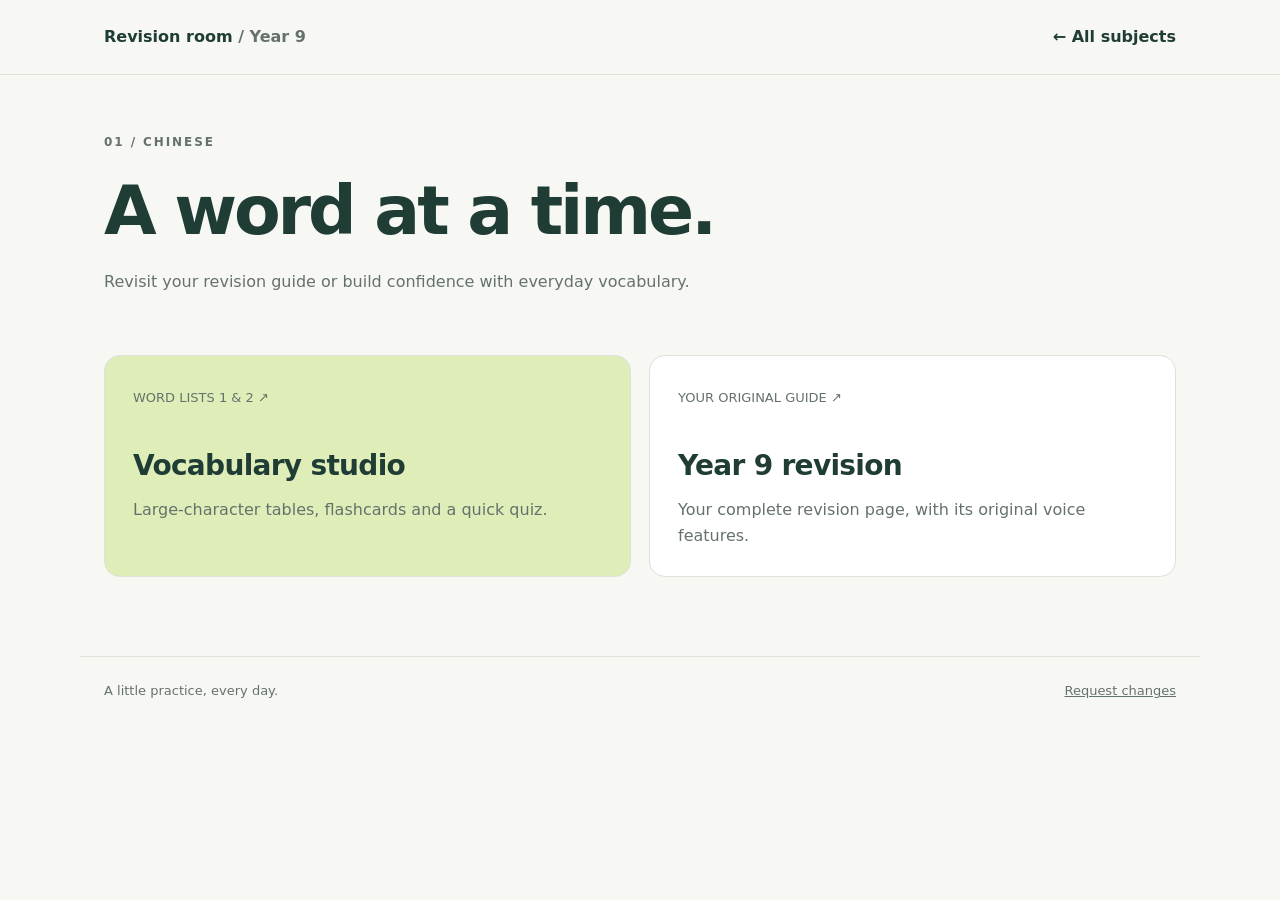
==== chinese/index.html @ ab68d509 "Build static Year 9 revision website Co-Authored-By: Devin AI <158243242+devin-ai-integration[bot]@u" ====
<!doctype html><html lang="en"><head><meta charset="utf-8"><meta name="viewport" content="width=device-width,initial-scale=1"><title>Chinese · Revision room</title><link rel="stylesheet" href="../assets/style.css"></head><body><header><nav><a href="../index.html">Revision room<span class="muted"> / Year 9</span></a><a href="../index.html">← All subjects</a></nav></header><main><div class="intro"><div class="eyebrow">01 / Chinese</div><h1>A word at a time.</h1><p class="muted">Revisit your revision guide or build confidence with everyday vocabulary.</p></div><div class="grid"><a class="tile green" href="words.html"><span class="number">WORD LISTS 1 & 2 ↗</span><h2>Vocabulary studio</h2><p>Large-character tables, flashcards and a quick quiz.</p></a><a class="tile" href="year9-revision.html"><span class="number">YOUR ORIGINAL GUIDE ↗</span><h2>Year 9 revision</h2><p>Your complete revision page, with its original voice features.</p></a></div></main><footer><span>A little practice, every day.</span><a href="https://app.devin.ai/sessions/fb256472ac1244b0b4cfd509e08ee824">Request changes</a></footer></body></html>
---- assets/style.css ----
:root{--ink:#203d35;--muted:#65726b;--paper:#f7f8f3;--line:#dce2d8;--accent:#dfedb9}*{box-sizing:border-box}body{margin:0;background:var(--paper);color:var(--ink);font:16px/1.6 system-ui,sans-serif}a{color:inherit}header{border-bottom:1px solid var(--line)}nav,main,footer{max-width:1120px;margin:auto;padding:24px}nav{display:flex;justify-content:space-between;gap:20px}nav a{text-decoration:none;font-weight:650}.eyebrow{text-transform:uppercase;letter-spacing:.16em;font-size:12px;font-weight:700;color:var(--muted)}h1{font-size:clamp(38px,6vw,68px);letter-spacing:-.045em;line-height:1.08;font-weight:550;margin:22px 0}h2{font-weight:550;letter-spacing:-.025em;font-size:28px}p{max-width:670px}.intro{padding:34px 0 44px}.muted{color:var(--muted)}.grid{display:grid;grid-template-columns:repeat(2,1fr);gap:18px}.tile,.panel{background:white;border:1px solid var(--line);border-radius:16px;padding:28px}.tile{text-decoration:none;display:block;transition:transform .15s}.tile:hover{transform:translateY(-3px)}.tile h2{margin:35px 0 8px}.tile .number{font-size:13px;color:var(--muted)}.tile .arrow{float:right}.tile p{margin:0;color:var(--muted)}.green{background:var(--accent)}footer{margin-top:55px;border-top:1px solid var(--line);display:flex;justify-content:space-between;font-size:13px;color:var(--muted)}button,select,input{font:inherit;color:inherit;border:1px solid #b9c5b9;background:white;border-radius:8px;padding:10px 14px}button{cursor:pointer}button:hover,button[aria-pressed=true]{background:var(--accent)}button:disabled{opacity:.55;cursor:default}button:focus-visible,a:focus-visible,select:focus-visible{outline:3px solid #528b60;outline-offset:3px}.controls{display:flex;gap:12px;flex-wrap:wrap;margin:20px 0}.controls label{display:grid;gap:5px;font-size:13px}.tabs{display:flex;gap:8px;flex-wrap:wrap}.card{min-height:280px;width:100%;display:flex;flex-direction:column;align-items:center;justify-content:center;background:#fff;border-radius:16px;padding:30px}.hanzi{font-size:40px;line-height:1.5}.pinyin{font-size:20px;color:var(--muted)}.card .hanzi{font-size:56px}.card .english{font-size:30px}.badge{background:#edf1e7;border-radius:30px;padding:5px 12px;font-size:12px}.table-wrap{overflow-x:auto}table{width:100%;border-collapse:collapse;text-align:left}th,td{padding:14px;border-bottom:1px solid var(--line)}.notice{border-left:3px solid #9cb47a;padding:14px 20px;background:#eef2e8}section{margin:32px 0}.choices{display:grid;gap:10px;margin:20px 0}.status{min-height:26px;font-weight:600}textarea{width:100%;min-height:100px;font:inherit;border:1px solid var(--line);border-radius:8px;padding:10px}details{margin:15px 0}summary{cursor:pointer} .question{border-top:1px solid var(--line);padding:22px 0}[hidden]{display:none!important}@media(max-width:600px){.grid{grid-template-columns:1fr}nav,main,footer{padding:20px}.intro{padding:20px 0 28px}.tile,.panel{padding:22px}.tile h2{margin-top:20px}footer{gap:20px}.controls label{width:100%}select{width:100%}.hanzi{font-size:40px}th,td{padding:10px}.card{min-height:260px}}
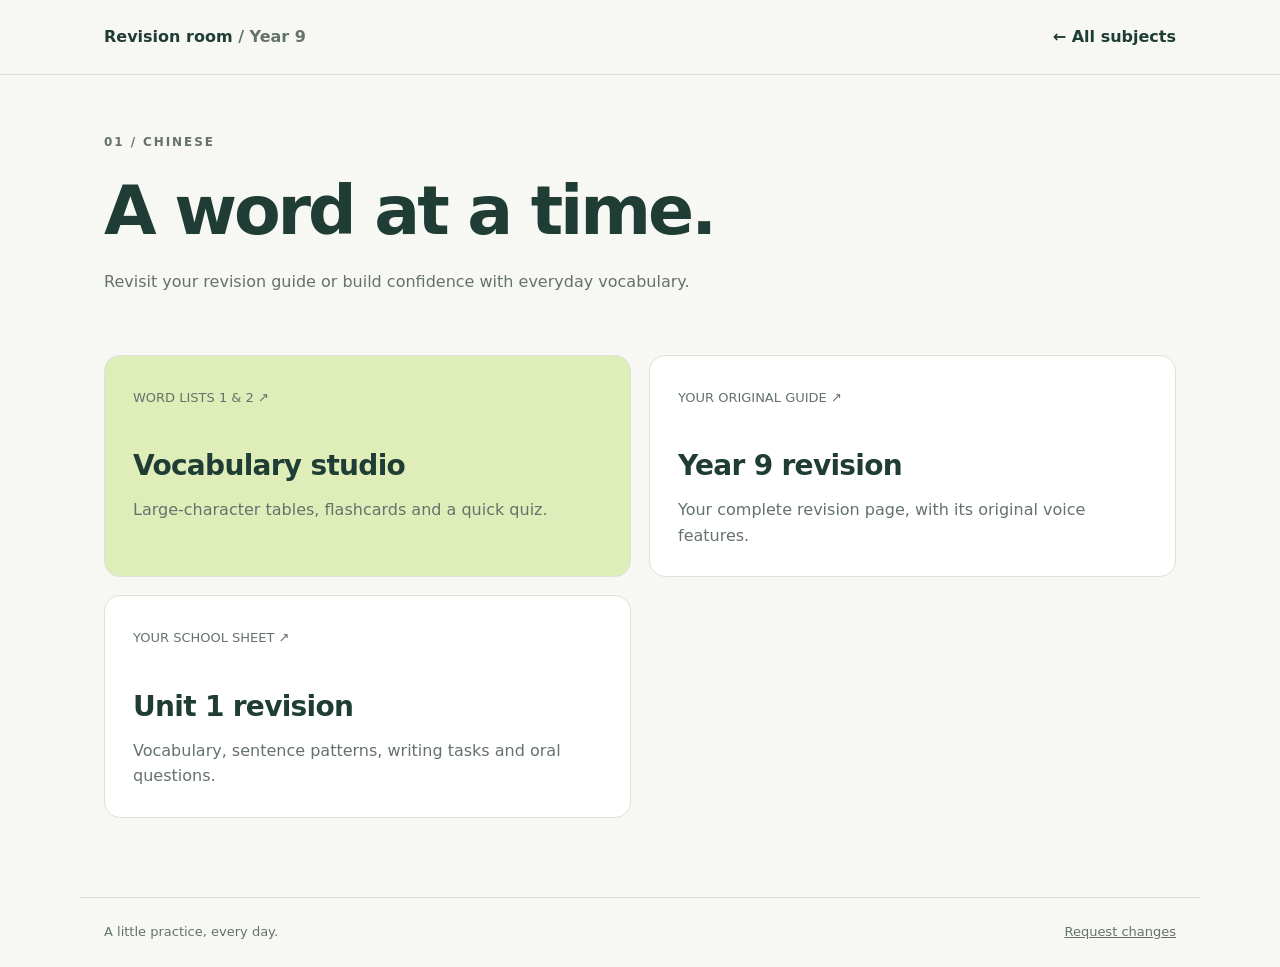
==== commit d9c816f7: "Add source-backed school revision material and multiple practice papers Co-Authored-By: Devin AI <15" ====
--- a/chinese/index.html
+++ b/chinese/index.html
@@ -1 +1 @@
-<!doctype html><html lang="en"><head><meta charset="utf-8"><meta name="viewport" content="width=device-width,initial-scale=1"><title>Chinese · Revision room</title><link rel="stylesheet" href="../assets/style.css"></head><body><header><nav><a href="../index.html">Revision room<span class="muted"> / Year 9</span></a><a href="../index.html">← All subjects</a></nav></header><main><div class="intro"><div class="eyebrow">01 / Chinese</div><h1>A word at a time.</h1><p class="muted">Revisit your revision guide or build confidence with everyday vocabulary.</p></div><div class="grid"><a class="tile green" href="words.html"><span class="number">WORD LISTS 1 & 2 ↗</span><h2>Vocabulary studio</h2><p>Large-character tables, flashcards and a quick quiz.</p></a><a class="tile" href="year9-revision.html"><span class="number">YOUR ORIGINAL GUIDE ↗</span><h2>Year 9 revision</h2><p>Your complete revision page, with its original voice features.</p></a></div></main><footer><span>A little practice, every day.</span><a href="https://app.devin.ai/sessions/fb256472ac1244b0b4cfd509e08ee824">Request changes</a></footer></body></html>
+<!doctype html><html lang="en"><head><meta charset="utf-8"><meta name="viewport" content="width=device-width,initial-scale=1"><title>Chinese · Revision room</title><link rel="stylesheet" href="../assets/style.css"></head><body><header><nav><a href="../index.html">Revision room<span class="muted"> / Year 9</span></a><a href="../index.html">← All subjects</a></nav></header><main><div class="intro"><div class="eyebrow">01 / Chinese</div><h1>A word at a time.</h1><p class="muted">Revisit your revision guide or build confidence with everyday vocabulary.</p></div><div class="grid"><a class="tile green" href="words.html"><span class="number">WORD LISTS 1 & 2 ↗</span><h2>Vocabulary studio</h2><p>Large-character tables, flashcards and a quick quiz.</p></a><a class="tile" href="year9-revision.html"><span class="number">YOUR ORIGINAL GUIDE ↗</span><h2>Year 9 revision</h2><p>Your complete revision page, with its original voice features.</p></a><a class="tile" href="unit-1.html"><span class="number">YOUR SCHOOL SHEET ↗</span><h2>Unit 1 revision</h2><p>Vocabulary, sentence patterns, writing tasks and oral questions.</p></a></div></main><footer><span>A little practice, every day.</span><a href="https://app.devin.ai/sessions/fb256472ac1244b0b4cfd509e08ee824">Request changes</a></footer></body></html>
--- a/assets/style.css
+++ b/assets/style.css
@@ -1 +1,2 @@
 :root{--ink:#203d35;--muted:#65726b;--paper:#f7f8f3;--line:#dce2d8;--accent:#dfedb9}*{box-sizing:border-box}body{margin:0;background:var(--paper);color:var(--ink);font:16px/1.6 system-ui,sans-serif}a{color:inherit}header{border-bottom:1px solid var(--line)}nav,main,footer{max-width:1120px;margin:auto;padding:24px}nav{display:flex;justify-content:space-between;gap:20px}nav a{text-decoration:none;font-weight:650}.eyebrow{text-transform:uppercase;letter-spacing:.16em;font-size:12px;font-weight:700;color:var(--muted)}h1{font-size:clamp(38px,6vw,68px);letter-spacing:-.045em;line-height:1.08;font-weight:550;margin:22px 0}h2{font-weight:550;letter-spacing:-.025em;font-size:28px}p{max-width:670px}.intro{padding:34px 0 44px}.muted{color:var(--muted)}.grid{display:grid;grid-template-columns:repeat(2,1fr);gap:18px}.tile,.panel{background:white;border:1px solid var(--line);border-radius:16px;padding:28px}.tile{text-decoration:none;display:block;transition:transform .15s}.tile:hover{transform:translateY(-3px)}.tile h2{margin:35px 0 8px}.tile .number{font-size:13px;color:var(--muted)}.tile .arrow{float:right}.tile p{margin:0;color:var(--muted)}.green{background:var(--accent)}footer{margin-top:55px;border-top:1px solid var(--line);display:flex;justify-content:space-between;font-size:13px;color:var(--muted)}button,select,input{font:inherit;color:inherit;border:1px solid #b9c5b9;background:white;border-radius:8px;padding:10px 14px}button{cursor:pointer}button:hover,button[aria-pressed=true]{background:var(--accent)}button:disabled{opacity:.55;cursor:default}button:focus-visible,a:focus-visible,select:focus-visible{outline:3px solid #528b60;outline-offset:3px}.controls{display:flex;gap:12px;flex-wrap:wrap;margin:20px 0}.controls label{display:grid;gap:5px;font-size:13px}.tabs{display:flex;gap:8px;flex-wrap:wrap}.card{min-height:280px;width:100%;display:flex;flex-direction:column;align-items:center;justify-content:center;background:#fff;border-radius:16px;padding:30px}.hanzi{font-size:40px;line-height:1.5}.pinyin{font-size:20px;color:var(--muted)}.card .hanzi{font-size:56px}.card .english{font-size:30px}.badge{background:#edf1e7;border-radius:30px;padding:5px 12px;font-size:12px}.table-wrap{overflow-x:auto}table{width:100%;border-collapse:collapse;text-align:left}th,td{padding:14px;border-bottom:1px solid var(--line)}.notice{border-left:3px solid #9cb47a;padding:14px 20px;background:#eef2e8}section{margin:32px 0}.choices{display:grid;gap:10px;margin:20px 0}.status{min-height:26px;font-weight:600}textarea{width:100%;min-height:100px;font:inherit;border:1px solid var(--line);border-radius:8px;padding:10px}details{margin:15px 0}summary{cursor:pointer} .question{border-top:1px solid var(--line);padding:22px 0}[hidden]{display:none!important}@media(max-width:600px){.grid{grid-template-columns:1fr}nav,main,footer{padding:20px}.intro{padding:20px 0 28px}.tile,.panel{padding:22px}.tile h2{margin-top:20px}footer{gap:20px}.controls label{width:100%}select{width:100%}.hanzi{font-size:40px}th,td{padding:10px}.card{min-height:260px}}
+.source{font-size:12px;overflow-wrap:anywhere}.note{margin:12px 0}.note>summary{font-size:19px;font-weight:600}.card{white-space:pre-wrap;overflow-wrap:anywhere}.essay-picker,#exam-picker{max-width:100%;white-space:normal}input[type=number]{width:90px}.question h4{font-size:18px}section{scroll-margin-top:20px}.controls a{padding:8px 0}li{margin-left:20px}.note p{white-space:pre-line}#subject>p{max-width:900px}
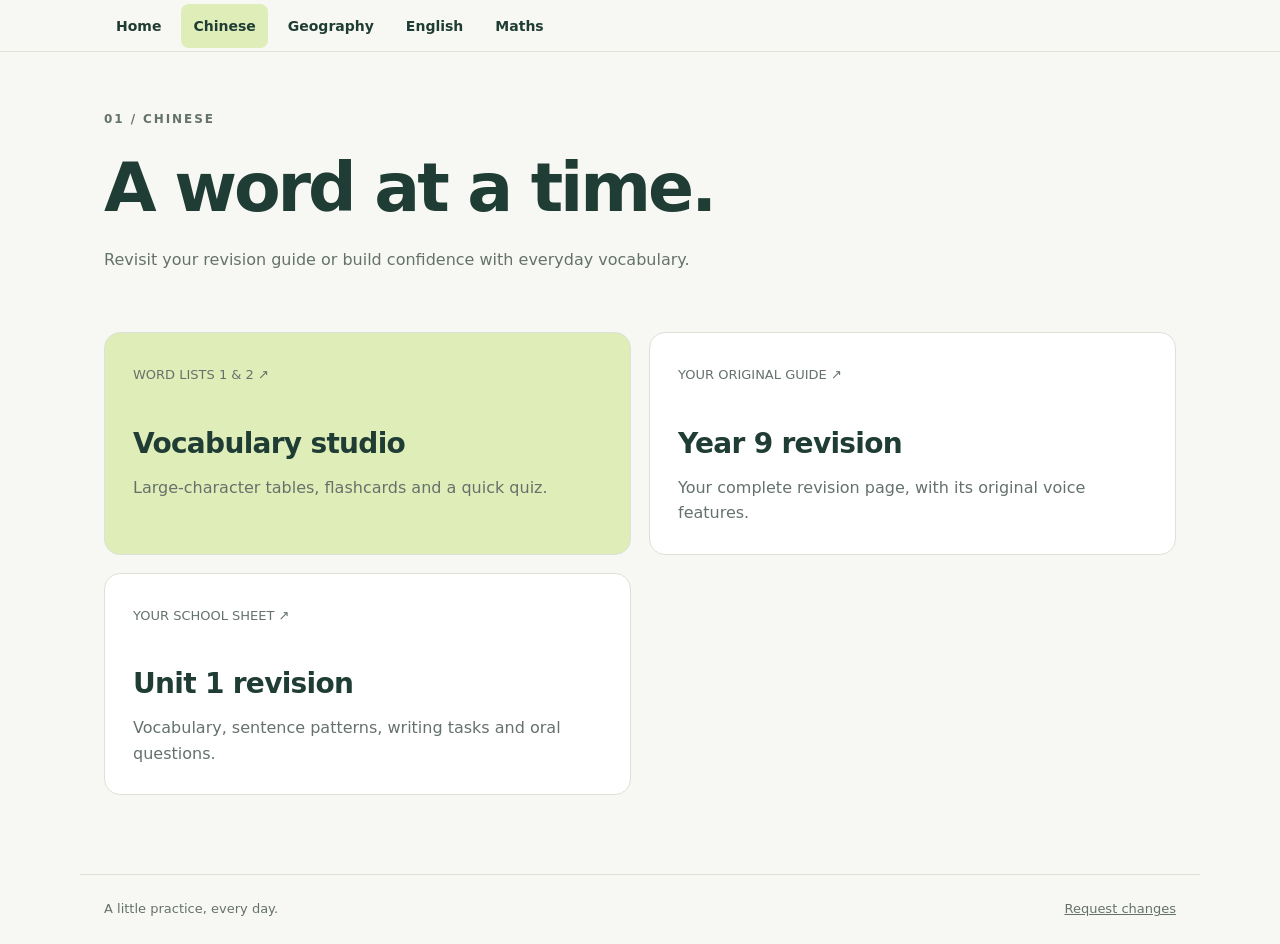
==== commit 40132b27: "Keep subject navigation visible while studying Co-Authored-By: Devin AI <158243242+devin-ai-integrat" ====
--- a/chinese/index.html
+++ b/chinese/index.html
@@ -1 +1,11 @@
-<!doctype html><html lang="en"><head><meta charset="utf-8"><meta name="viewport" content="width=device-width,initial-scale=1"><title>Chinese · Revision room</title><link rel="stylesheet" href="../assets/style.css"></head><body><header><nav><a href="../index.html">Revision room<span class="muted"> / Year 9</span></a><a href="../index.html">← All subjects</a></nav></header><main><div class="intro"><div class="eyebrow">01 / Chinese</div><h1>A word at a time.</h1><p class="muted">Revisit your revision guide or build confidence with everyday vocabulary.</p></div><div class="grid"><a class="tile green" href="words.html"><span class="number">WORD LISTS 1 & 2 ↗</span><h2>Vocabulary studio</h2><p>Large-character tables, flashcards and a quick quiz.</p></a><a class="tile" href="year9-revision.html"><span class="number">YOUR ORIGINAL GUIDE ↗</span><h2>Year 9 revision</h2><p>Your complete revision page, with its original voice features.</p></a><a class="tile" href="unit-1.html"><span class="number">YOUR SCHOOL SHEET ↗</span><h2>Unit 1 revision</h2><p>Vocabulary, sentence patterns, writing tasks and oral questions.</p></a></div></main><footer><span>A little practice, every day.</span><a href="https://app.devin.ai/sessions/fb256472ac1244b0b4cfd509e08ee824">Request changes</a></footer></body></html>
+<!doctype html><html lang="en"><head><meta charset="utf-8"><meta name="viewport" content="width=device-width,initial-scale=1"><title>Chinese · Revision room</title><link rel="stylesheet" href="../assets/style.css"><link rel="stylesheet" href="../assets/navigation.css"></head><body>
+<nav class="site-nav" aria-label="Subjects">
+  <div class="site-nav-links">
+    <a href="../">Home</a>
+    <a href="../chinese/" aria-current="page">Chinese</a>
+    <a href="../geography/">Geography</a>
+    <a href="../english/">English</a>
+    <a href="../maths/">Maths</a>
+  </div>
+</nav>
+<main><div class="intro"><div class="eyebrow">01 / Chinese</div><h1>A word at a time.</h1><p class="muted">Revisit your revision guide or build confidence with everyday vocabulary.</p></div><div class="grid"><a class="tile green" href="words.html"><span class="number">WORD LISTS 1 & 2 ↗</span><h2>Vocabulary studio</h2><p>Large-character tables, flashcards and a quick quiz.</p></a><a class="tile" href="year9-revision.html"><span class="number">YOUR ORIGINAL GUIDE ↗</span><h2>Year 9 revision</h2><p>Your complete revision page, with its original voice features.</p></a><a class="tile" href="unit-1.html"><span class="number">YOUR SCHOOL SHEET ↗</span><h2>Unit 1 revision</h2><p>Vocabulary, sentence patterns, writing tasks and oral questions.</p></a></div></main><footer><span>A little practice, every day.</span><a href="https://app.devin.ai/sessions/fb256472ac1244b0b4cfd509e08ee824">Request changes</a></footer></body></html>
--- a/assets/style.css
+++ b/assets/style.css
@@ -1,2 +1,2 @@
-:root{--ink:#203d35;--muted:#65726b;--paper:#f7f8f3;--line:#dce2d8;--accent:#dfedb9}*{box-sizing:border-box}body{margin:0;background:var(--paper);color:var(--ink);font:16px/1.6 system-ui,sans-serif}a{color:inherit}header{border-bottom:1px solid var(--line)}nav,main,footer{max-width:1120px;margin:auto;padding:24px}nav{display:flex;justify-content:space-between;gap:20px}nav a{text-decoration:none;font-weight:650}.eyebrow{text-transform:uppercase;letter-spacing:.16em;font-size:12px;font-weight:700;color:var(--muted)}h1{font-size:clamp(38px,6vw,68px);letter-spacing:-.045em;line-height:1.08;font-weight:550;margin:22px 0}h2{font-weight:550;letter-spacing:-.025em;font-size:28px}p{max-width:670px}.intro{padding:34px 0 44px}.muted{color:var(--muted)}.grid{display:grid;grid-template-columns:repeat(2,1fr);gap:18px}.tile,.panel{background:white;border:1px solid var(--line);border-radius:16px;padding:28px}.tile{text-decoration:none;display:block;transition:transform .15s}.tile:hover{transform:translateY(-3px)}.tile h2{margin:35px 0 8px}.tile .number{font-size:13px;color:var(--muted)}.tile .arrow{float:right}.tile p{margin:0;color:var(--muted)}.green{background:var(--accent)}footer{margin-top:55px;border-top:1px solid var(--line);display:flex;justify-content:space-between;font-size:13px;color:var(--muted)}button,select,input{font:inherit;color:inherit;border:1px solid #b9c5b9;background:white;border-radius:8px;padding:10px 14px}button{cursor:pointer}button:hover,button[aria-pressed=true]{background:var(--accent)}button:disabled{opacity:.55;cursor:default}button:focus-visible,a:focus-visible,select:focus-visible{outline:3px solid #528b60;outline-offset:3px}.controls{display:flex;gap:12px;flex-wrap:wrap;margin:20px 0}.controls label{display:grid;gap:5px;font-size:13px}.tabs{display:flex;gap:8px;flex-wrap:wrap}.card{min-height:280px;width:100%;display:flex;flex-direction:column;align-items:center;justify-content:center;background:#fff;border-radius:16px;padding:30px}.hanzi{font-size:40px;line-height:1.5}.pinyin{font-size:20px;color:var(--muted)}.card .hanzi{font-size:56px}.card .english{font-size:30px}.badge{background:#edf1e7;border-radius:30px;padding:5px 12px;font-size:12px}.table-wrap{overflow-x:auto}table{width:100%;border-collapse:collapse;text-align:left}th,td{padding:14px;border-bottom:1px solid var(--line)}.notice{border-left:3px solid #9cb47a;padding:14px 20px;background:#eef2e8}section{margin:32px 0}.choices{display:grid;gap:10px;margin:20px 0}.status{min-height:26px;font-weight:600}textarea{width:100%;min-height:100px;font:inherit;border:1px solid var(--line);border-radius:8px;padding:10px}details{margin:15px 0}summary{cursor:pointer} .question{border-top:1px solid var(--line);padding:22px 0}[hidden]{display:none!important}@media(max-width:600px){.grid{grid-template-columns:1fr}nav,main,footer{padding:20px}.intro{padding:20px 0 28px}.tile,.panel{padding:22px}.tile h2{margin-top:20px}footer{gap:20px}.controls label{width:100%}select{width:100%}.hanzi{font-size:40px}th,td{padding:10px}.card{min-height:260px}}
+:root{--ink:#203d35;--muted:#65726b;--paper:#f7f8f3;--line:#dce2d8;--accent:#dfedb9}*{box-sizing:border-box}body{margin:0;background:var(--paper);color:var(--ink);font:16px/1.6 system-ui,sans-serif}a{color:inherit}main,footer{max-width:1120px;margin:auto;padding:24px}.eyebrow{text-transform:uppercase;letter-spacing:.16em;font-size:12px;font-weight:700;color:var(--muted)}h1{font-size:clamp(38px,6vw,68px);letter-spacing:-.045em;line-height:1.08;font-weight:550;margin:22px 0}h2{font-weight:550;letter-spacing:-.025em;font-size:28px}p{max-width:670px}.intro{padding:34px 0 44px}.muted{color:var(--muted)}.grid{display:grid;grid-template-columns:repeat(2,1fr);gap:18px}.tile,.panel{background:white;border:1px solid var(--line);border-radius:16px;padding:28px}.tile{text-decoration:none;display:block;transition:transform .15s}.tile:hover{transform:translateY(-3px)}.tile h2{margin:35px 0 8px}.tile .number{font-size:13px;color:var(--muted)}.tile .arrow{float:right}.tile p{margin:0;color:var(--muted)}.green{background:var(--accent)}footer{margin-top:55px;border-top:1px solid var(--line);display:flex;justify-content:space-between;font-size:13px;color:var(--muted)}button,select,input{font:inherit;color:inherit;border:1px solid #b9c5b9;background:white;border-radius:8px;padding:10px 14px}button{cursor:pointer}button:hover,button[aria-pressed=true]{background:var(--accent)}button:disabled{opacity:.55;cursor:default}button:focus-visible,a:focus-visible,select:focus-visible{outline:3px solid #528b60;outline-offset:3px}.controls{display:flex;gap:12px;flex-wrap:wrap;margin:20px 0}.controls label{display:grid;gap:5px;font-size:13px}.tabs{display:flex;gap:8px;flex-wrap:wrap}.card{min-height:280px;width:100%;display:flex;flex-direction:column;align-items:center;justify-content:center;background:#fff;border-radius:16px;padding:30px}.hanzi{font-size:40px;line-height:1.5}.pinyin{font-size:20px;color:var(--muted)}.card .hanzi{font-size:56px}.card .english{font-size:30px}.badge{background:#edf1e7;border-radius:30px;padding:5px 12px;font-size:12px}.table-wrap{overflow-x:auto}table{width:100%;border-collapse:collapse;text-align:left}th,td{padding:14px;border-bottom:1px solid var(--line)}.notice{border-left:3px solid #9cb47a;padding:14px 20px;background:#eef2e8}section{margin:32px 0}.choices{display:grid;gap:10px;margin:20px 0}.status{min-height:26px;font-weight:600}textarea{width:100%;min-height:100px;font:inherit;border:1px solid var(--line);border-radius:8px;padding:10px}details{margin:15px 0}summary{cursor:pointer} .question{border-top:1px solid var(--line);padding:22px 0}[hidden]{display:none!important}@media(max-width:600px){.grid{grid-template-columns:1fr}main,footer{padding:20px}.intro{padding:20px 0 28px}.tile,.panel{padding:22px}.tile h2{margin-top:20px}footer{gap:20px}.controls label{width:100%}select{width:100%}.hanzi{font-size:40px}th,td{padding:10px}.card{min-height:260px}}
 .source{font-size:12px;overflow-wrap:anywhere}.note{margin:12px 0}.note>summary{font-size:19px;font-weight:600}.card{white-space:pre-wrap;overflow-wrap:anywhere}.essay-picker,#exam-picker{max-width:100%;white-space:normal}input[type=number]{width:90px}.question h4{font-size:18px}section{scroll-margin-top:20px}.controls a{padding:8px 0}li{margin-left:20px}.note p{white-space:pre-line}#subject>p{max-width:900px}
--- a/assets/navigation.css
+++ b/assets/navigation.css
@@ -0,0 +1,64 @@
+:root {
+  --site-nav-height: 3.25rem;
+  scroll-padding-top: var(--site-nav-height);
+}
+
+.site-nav {
+  position: sticky;
+  top: 0;
+  z-index: 10;
+  background: #f7f8f3;
+  color: #203d35;
+  box-shadow: inset 0 -1px #dce2d8;
+}
+
+.site-nav-links {
+  display: flex;
+  gap: .5rem;
+  max-width: 1120px;
+  margin: auto;
+  padding: .25rem 1.5rem;
+  overflow-x: auto;
+}
+
+.site-nav-links a {
+  display: flex;
+  align-items: center;
+  justify-content: center;
+  min-inline-size: 2.75rem;
+  min-block-size: 2.75rem;
+  padding: 0 .75rem;
+  border-radius: .5rem;
+  color: inherit;
+  font-size: .875rem;
+  font-weight: 650;
+  text-decoration: none;
+  white-space: nowrap;
+}
+
+.site-nav-links a:hover,
+.site-nav-links a[aria-current] {
+  background: #dfedb9;
+}
+
+.site-nav-links a:focus-visible {
+  outline: 2px solid #528b60;
+  outline-offset: -2px;
+}
+
+@media (max-width: 600px) {
+  .site-nav-links {
+    justify-content: space-between;
+    gap: 0;
+    padding-inline: .25rem;
+  }
+
+  .site-nav-links a {
+    flex: 1 0 auto;
+    padding-inline: .25rem;
+  }
+}
+
+@media print {
+  .site-nav { display: none; }
+}
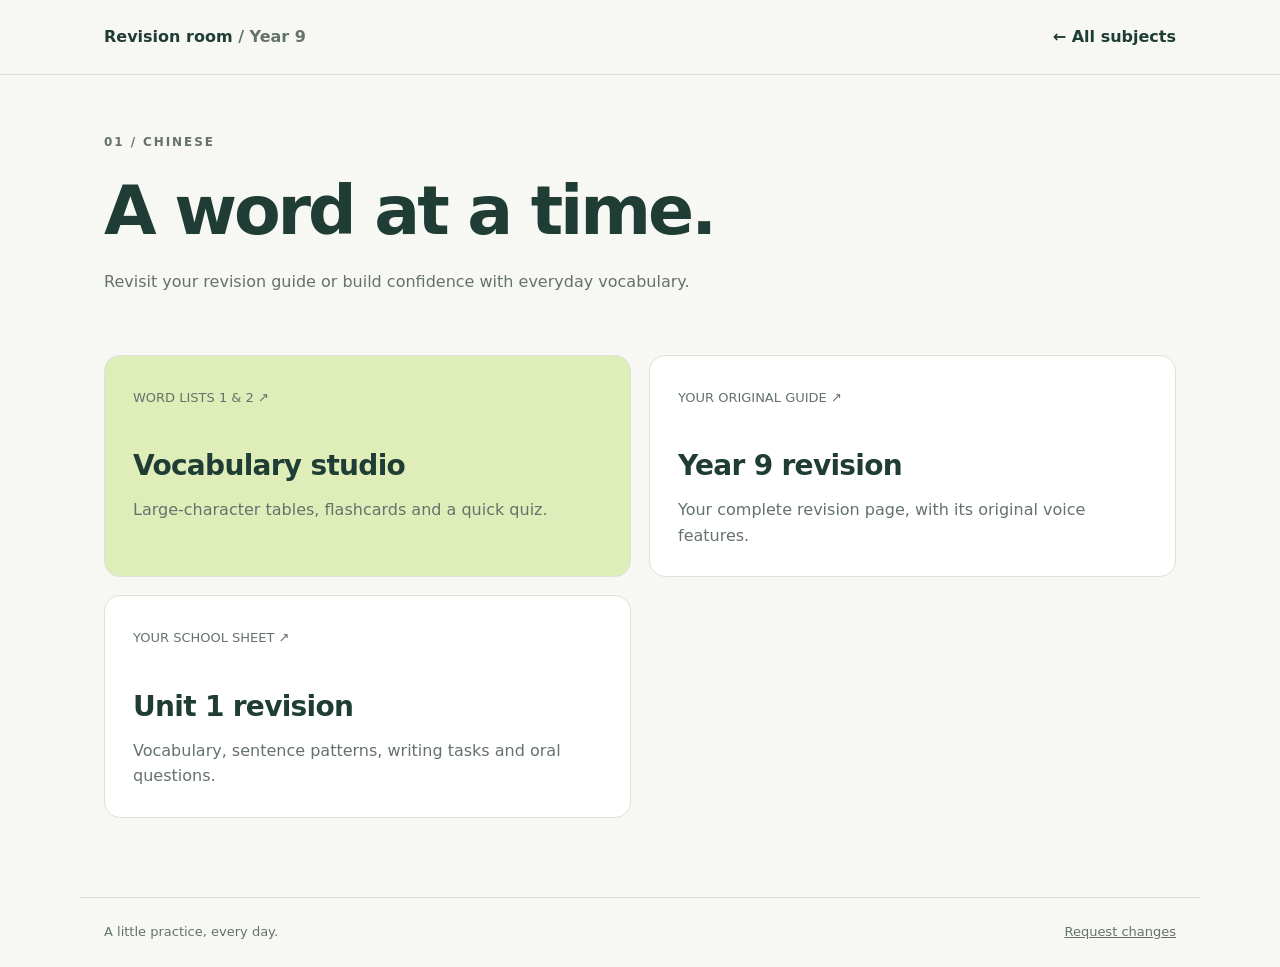
==== commit 031af0ef: "Merge pull request #1 from quollcucumber/devin/1794982000-school-material Year 9 revision website: C" ====
--- a/chinese/index.html
+++ b/chinese/index.html
@@ -1,11 +1 @@
-<!doctype html><html lang="en"><head><meta charset="utf-8"><meta name="viewport" content="width=device-width,initial-scale=1"><title>Chinese · Revision room</title><link rel="stylesheet" href="../assets/style.css"><link rel="stylesheet" href="../assets/navigation.css"></head><body>
-<nav class="site-nav" aria-label="Subjects">
-  <div class="site-nav-links">
-    <a href="../">Home</a>
-    <a href="../chinese/" aria-current="page">Chinese</a>
-    <a href="../geography/">Geography</a>
-    <a href="../english/">English</a>
-    <a href="../maths/">Maths</a>
-  </div>
-</nav>
-<main><div class="intro"><div class="eyebrow">01 / Chinese</div><h1>A word at a time.</h1><p class="muted">Revisit your revision guide or build confidence with everyday vocabulary.</p></div><div class="grid"><a class="tile green" href="words.html"><span class="number">WORD LISTS 1 & 2 ↗</span><h2>Vocabulary studio</h2><p>Large-character tables, flashcards and a quick quiz.</p></a><a class="tile" href="year9-revision.html"><span class="number">YOUR ORIGINAL GUIDE ↗</span><h2>Year 9 revision</h2><p>Your complete revision page, with its original voice features.</p></a><a class="tile" href="unit-1.html"><span class="number">YOUR SCHOOL SHEET ↗</span><h2>Unit 1 revision</h2><p>Vocabulary, sentence patterns, writing tasks and oral questions.</p></a></div></main><footer><span>A little practice, every day.</span><a href="https://app.devin.ai/sessions/fb256472ac1244b0b4cfd509e08ee824">Request changes</a></footer></body></html>
+<!doctype html><html lang="en"><head><meta charset="utf-8"><meta name="viewport" content="width=device-width,initial-scale=1"><title>Chinese · Revision room</title><link rel="stylesheet" href="../assets/style.css"></head><body><header><nav><a href="../index.html">Revision room<span class="muted"> / Year 9</span></a><a href="../index.html">← All subjects</a></nav></header><main><div class="intro"><div class="eyebrow">01 / Chinese</div><h1>A word at a time.</h1><p class="muted">Revisit your revision guide or build confidence with everyday vocabulary.</p></div><div class="grid"><a class="tile green" href="words.html"><span class="number">WORD LISTS 1 & 2 ↗</span><h2>Vocabulary studio</h2><p>Large-character tables, flashcards and a quick quiz.</p></a><a class="tile" href="year9-revision.html"><span class="number">YOUR ORIGINAL GUIDE ↗</span><h2>Year 9 revision</h2><p>Your complete revision page, with its original voice features.</p></a><a class="tile" href="unit-1.html"><span class="number">YOUR SCHOOL SHEET ↗</span><h2>Unit 1 revision</h2><p>Vocabulary, sentence patterns, writing tasks and oral questions.</p></a></div></main><footer><span>A little practice, every day.</span><a href="https://app.devin.ai/sessions/fb256472ac1244b0b4cfd509e08ee824">Request changes</a></footer></body></html>
--- a/assets/style.css
+++ b/assets/style.css
@@ -1,2 +1,2 @@
-:root{--ink:#203d35;--muted:#65726b;--paper:#f7f8f3;--line:#dce2d8;--accent:#dfedb9}*{box-sizing:border-box}body{margin:0;background:var(--paper);color:var(--ink);font:16px/1.6 system-ui,sans-serif}a{color:inherit}main,footer{max-width:1120px;margin:auto;padding:24px}.eyebrow{text-transform:uppercase;letter-spacing:.16em;font-size:12px;font-weight:700;color:var(--muted)}h1{font-size:clamp(38px,6vw,68px);letter-spacing:-.045em;line-height:1.08;font-weight:550;margin:22px 0}h2{font-weight:550;letter-spacing:-.025em;font-size:28px}p{max-width:670px}.intro{padding:34px 0 44px}.muted{color:var(--muted)}.grid{display:grid;grid-template-columns:repeat(2,1fr);gap:18px}.tile,.panel{background:white;border:1px solid var(--line);border-radius:16px;padding:28px}.tile{text-decoration:none;display:block;transition:transform .15s}.tile:hover{transform:translateY(-3px)}.tile h2{margin:35px 0 8px}.tile .number{font-size:13px;color:var(--muted)}.tile .arrow{float:right}.tile p{margin:0;color:var(--muted)}.green{background:var(--accent)}footer{margin-top:55px;border-top:1px solid var(--line);display:flex;justify-content:space-between;font-size:13px;color:var(--muted)}button,select,input{font:inherit;color:inherit;border:1px solid #b9c5b9;background:white;border-radius:8px;padding:10px 14px}button{cursor:pointer}button:hover,button[aria-pressed=true]{background:var(--accent)}button:disabled{opacity:.55;cursor:default}button:focus-visible,a:focus-visible,select:focus-visible{outline:3px solid #528b60;outline-offset:3px}.controls{display:flex;gap:12px;flex-wrap:wrap;margin:20px 0}.controls label{display:grid;gap:5px;font-size:13px}.tabs{display:flex;gap:8px;flex-wrap:wrap}.card{min-height:280px;width:100%;display:flex;flex-direction:column;align-items:center;justify-content:center;background:#fff;border-radius:16px;padding:30px}.hanzi{font-size:40px;line-height:1.5}.pinyin{font-size:20px;color:var(--muted)}.card .hanzi{font-size:56px}.card .english{font-size:30px}.badge{background:#edf1e7;border-radius:30px;padding:5px 12px;font-size:12px}.table-wrap{overflow-x:auto}table{width:100%;border-collapse:collapse;text-align:left}th,td{padding:14px;border-bottom:1px solid var(--line)}.notice{border-left:3px solid #9cb47a;padding:14px 20px;background:#eef2e8}section{margin:32px 0}.choices{display:grid;gap:10px;margin:20px 0}.status{min-height:26px;font-weight:600}textarea{width:100%;min-height:100px;font:inherit;border:1px solid var(--line);border-radius:8px;padding:10px}details{margin:15px 0}summary{cursor:pointer} .question{border-top:1px solid var(--line);padding:22px 0}[hidden]{display:none!important}@media(max-width:600px){.grid{grid-template-columns:1fr}main,footer{padding:20px}.intro{padding:20px 0 28px}.tile,.panel{padding:22px}.tile h2{margin-top:20px}footer{gap:20px}.controls label{width:100%}select{width:100%}.hanzi{font-size:40px}th,td{padding:10px}.card{min-height:260px}}
+:root{--ink:#203d35;--muted:#65726b;--paper:#f7f8f3;--line:#dce2d8;--accent:#dfedb9}*{box-sizing:border-box}body{margin:0;background:var(--paper);color:var(--ink);font:16px/1.6 system-ui,sans-serif}a{color:inherit}header{border-bottom:1px solid var(--line)}nav,main,footer{max-width:1120px;margin:auto;padding:24px}nav{display:flex;justify-content:space-between;gap:20px}nav a{text-decoration:none;font-weight:650}.eyebrow{text-transform:uppercase;letter-spacing:.16em;font-size:12px;font-weight:700;color:var(--muted)}h1{font-size:clamp(38px,6vw,68px);letter-spacing:-.045em;line-height:1.08;font-weight:550;margin:22px 0}h2{font-weight:550;letter-spacing:-.025em;font-size:28px}p{max-width:670px}.intro{padding:34px 0 44px}.muted{color:var(--muted)}.grid{display:grid;grid-template-columns:repeat(2,1fr);gap:18px}.tile,.panel{background:white;border:1px solid var(--line);border-radius:16px;padding:28px}.tile{text-decoration:none;display:block;transition:transform .15s}.tile:hover{transform:translateY(-3px)}.tile h2{margin:35px 0 8px}.tile .number{font-size:13px;color:var(--muted)}.tile .arrow{float:right}.tile p{margin:0;color:var(--muted)}.green{background:var(--accent)}footer{margin-top:55px;border-top:1px solid var(--line);display:flex;justify-content:space-between;font-size:13px;color:var(--muted)}button,select,input{font:inherit;color:inherit;border:1px solid #b9c5b9;background:white;border-radius:8px;padding:10px 14px}button{cursor:pointer}button:hover,button[aria-pressed=true]{background:var(--accent)}button:disabled{opacity:.55;cursor:default}button:focus-visible,a:focus-visible,select:focus-visible{outline:3px solid #528b60;outline-offset:3px}.controls{display:flex;gap:12px;flex-wrap:wrap;margin:20px 0}.controls label{display:grid;gap:5px;font-size:13px}.tabs{display:flex;gap:8px;flex-wrap:wrap}.card{min-height:280px;width:100%;display:flex;flex-direction:column;align-items:center;justify-content:center;background:#fff;border-radius:16px;padding:30px}.hanzi{font-size:40px;line-height:1.5}.pinyin{font-size:20px;color:var(--muted)}.card .hanzi{font-size:56px}.card .english{font-size:30px}.badge{background:#edf1e7;border-radius:30px;padding:5px 12px;font-size:12px}.table-wrap{overflow-x:auto}table{width:100%;border-collapse:collapse;text-align:left}th,td{padding:14px;border-bottom:1px solid var(--line)}.notice{border-left:3px solid #9cb47a;padding:14px 20px;background:#eef2e8}section{margin:32px 0}.choices{display:grid;gap:10px;margin:20px 0}.status{min-height:26px;font-weight:600}textarea{width:100%;min-height:100px;font:inherit;border:1px solid var(--line);border-radius:8px;padding:10px}details{margin:15px 0}summary{cursor:pointer} .question{border-top:1px solid var(--line);padding:22px 0}[hidden]{display:none!important}@media(max-width:600px){.grid{grid-template-columns:1fr}nav,main,footer{padding:20px}.intro{padding:20px 0 28px}.tile,.panel{padding:22px}.tile h2{margin-top:20px}footer{gap:20px}.controls label{width:100%}select{width:100%}.hanzi{font-size:40px}th,td{padding:10px}.card{min-height:260px}}
 .source{font-size:12px;overflow-wrap:anywhere}.note{margin:12px 0}.note>summary{font-size:19px;font-weight:600}.card{white-space:pre-wrap;overflow-wrap:anywhere}.essay-picker,#exam-picker{max-width:100%;white-space:normal}input[type=number]{width:90px}.question h4{font-size:18px}section{scroll-margin-top:20px}.controls a{padding:8px 0}li{margin-left:20px}.note p{white-space:pre-line}#subject>p{max-width:900px}
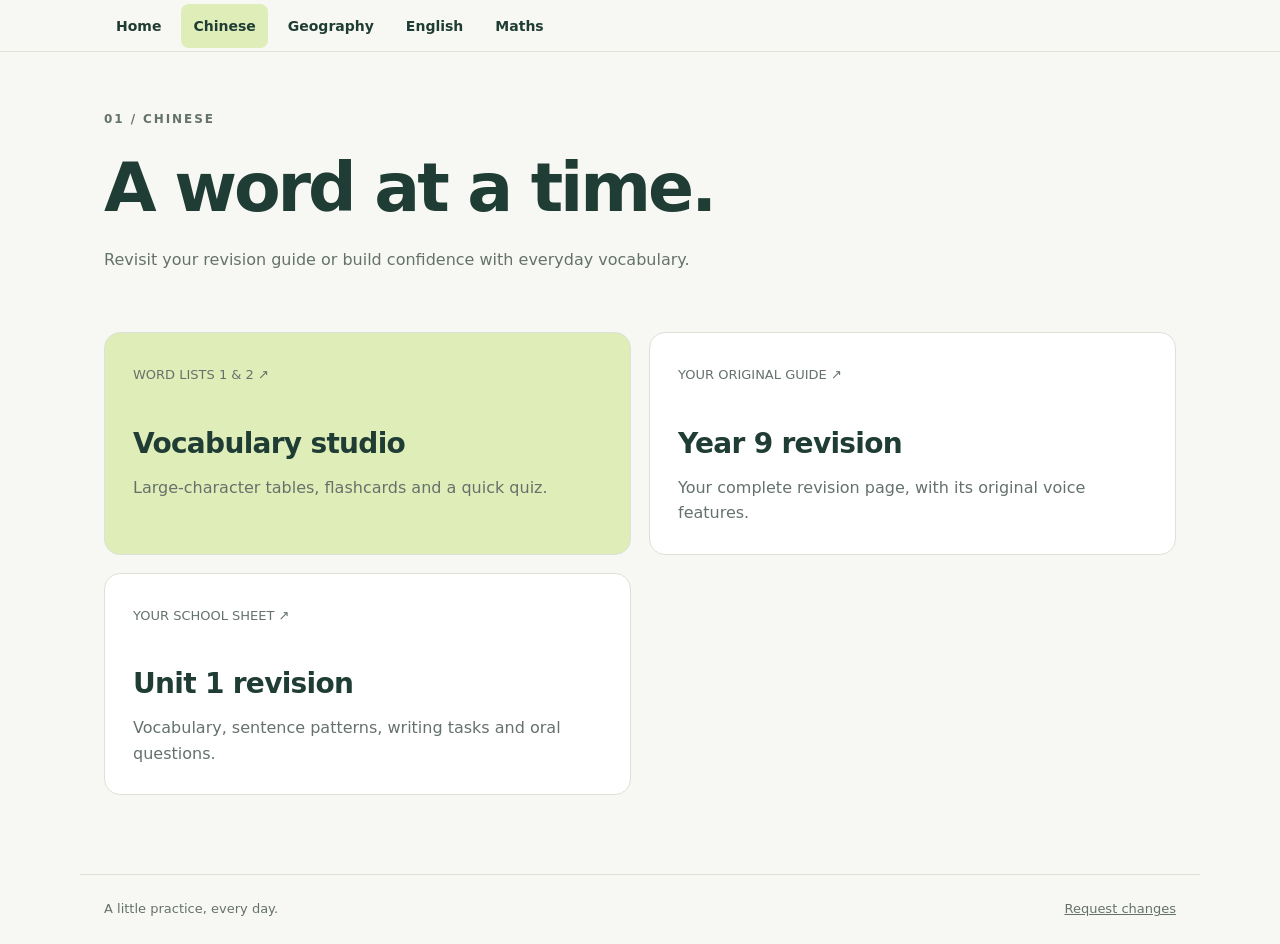
==== commit 64ed322d: "Keep subject navigation visible on phones (#4) * Keep subject navigation visible while studying  Co-" ====
--- a/chinese/index.html
+++ b/chinese/index.html
@@ -1 +1,11 @@
-<!doctype html><html lang="en"><head><meta charset="utf-8"><meta name="viewport" content="width=device-width,initial-scale=1"><title>Chinese · Revision room</title><link rel="stylesheet" href="../assets/style.css"></head><body><header><nav><a href="../index.html">Revision room<span class="muted"> / Year 9</span></a><a href="../index.html">← All subjects</a></nav></header><main><div class="intro"><div class="eyebrow">01 / Chinese</div><h1>A word at a time.</h1><p class="muted">Revisit your revision guide or build confidence with everyday vocabulary.</p></div><div class="grid"><a class="tile green" href="words.html"><span class="number">WORD LISTS 1 & 2 ↗</span><h2>Vocabulary studio</h2><p>Large-character tables, flashcards and a quick quiz.</p></a><a class="tile" href="year9-revision.html"><span class="number">YOUR ORIGINAL GUIDE ↗</span><h2>Year 9 revision</h2><p>Your complete revision page, with its original voice features.</p></a><a class="tile" href="unit-1.html"><span class="number">YOUR SCHOOL SHEET ↗</span><h2>Unit 1 revision</h2><p>Vocabulary, sentence patterns, writing tasks and oral questions.</p></a></div></main><footer><span>A little practice, every day.</span><a href="https://app.devin.ai/sessions/fb256472ac1244b0b4cfd509e08ee824">Request changes</a></footer></body></html>
+<!doctype html><html lang="en"><head><meta charset="utf-8"><meta name="viewport" content="width=device-width,initial-scale=1"><title>Chinese · Revision room</title><link rel="stylesheet" href="../assets/style.css"><link rel="stylesheet" href="../assets/navigation.css"></head><body>
+<nav class="site-nav" aria-label="Subjects">
+  <div class="site-nav-links">
+    <a href="../">Home</a>
+    <a href="../chinese/" aria-current="page">Chinese</a>
+    <a href="../geography/">Geography</a>
+    <a href="../english/">English</a>
+    <a href="../maths/">Maths</a>
+  </div>
+</nav>
+<main><div class="intro"><div class="eyebrow">01 / Chinese</div><h1>A word at a time.</h1><p class="muted">Revisit your revision guide or build confidence with everyday vocabulary.</p></div><div class="grid"><a class="tile green" href="words.html"><span class="number">WORD LISTS 1 & 2 ↗</span><h2>Vocabulary studio</h2><p>Large-character tables, flashcards and a quick quiz.</p></a><a class="tile" href="year9-revision.html"><span class="number">YOUR ORIGINAL GUIDE ↗</span><h2>Year 9 revision</h2><p>Your complete revision page, with its original voice features.</p></a><a class="tile" href="unit-1.html"><span class="number">YOUR SCHOOL SHEET ↗</span><h2>Unit 1 revision</h2><p>Vocabulary, sentence patterns, writing tasks and oral questions.</p></a></div></main><footer><span>A little practice, every day.</span><a href="https://app.devin.ai/sessions/fb256472ac1244b0b4cfd509e08ee824">Request changes</a></footer></body></html>
--- a/assets/style.css
+++ b/assets/style.css
@@ -1,2 +1,2 @@
-:root{--ink:#203d35;--muted:#65726b;--paper:#f7f8f3;--line:#dce2d8;--accent:#dfedb9}*{box-sizing:border-box}body{margin:0;background:var(--paper);color:var(--ink);font:16px/1.6 system-ui,sans-serif}a{color:inherit}header{border-bottom:1px solid var(--line)}nav,main,footer{max-width:1120px;margin:auto;padding:24px}nav{display:flex;justify-content:space-between;gap:20px}nav a{text-decoration:none;font-weight:650}.eyebrow{text-transform:uppercase;letter-spacing:.16em;font-size:12px;font-weight:700;color:var(--muted)}h1{font-size:clamp(38px,6vw,68px);letter-spacing:-.045em;line-height:1.08;font-weight:550;margin:22px 0}h2{font-weight:550;letter-spacing:-.025em;font-size:28px}p{max-width:670px}.intro{padding:34px 0 44px}.muted{color:var(--muted)}.grid{display:grid;grid-template-columns:repeat(2,1fr);gap:18px}.tile,.panel{background:white;border:1px solid var(--line);border-radius:16px;padding:28px}.tile{text-decoration:none;display:block;transition:transform .15s}.tile:hover{transform:translateY(-3px)}.tile h2{margin:35px 0 8px}.tile .number{font-size:13px;color:var(--muted)}.tile .arrow{float:right}.tile p{margin:0;color:var(--muted)}.green{background:var(--accent)}footer{margin-top:55px;border-top:1px solid var(--line);display:flex;justify-content:space-between;font-size:13px;color:var(--muted)}button,select,input{font:inherit;color:inherit;border:1px solid #b9c5b9;background:white;border-radius:8px;padding:10px 14px}button{cursor:pointer}button:hover,button[aria-pressed=true]{background:var(--accent)}button:disabled{opacity:.55;cursor:default}button:focus-visible,a:focus-visible,select:focus-visible{outline:3px solid #528b60;outline-offset:3px}.controls{display:flex;gap:12px;flex-wrap:wrap;margin:20px 0}.controls label{display:grid;gap:5px;font-size:13px}.tabs{display:flex;gap:8px;flex-wrap:wrap}.card{min-height:280px;width:100%;display:flex;flex-direction:column;align-items:center;justify-content:center;background:#fff;border-radius:16px;padding:30px}.hanzi{font-size:40px;line-height:1.5}.pinyin{font-size:20px;color:var(--muted)}.card .hanzi{font-size:56px}.card .english{font-size:30px}.badge{background:#edf1e7;border-radius:30px;padding:5px 12px;font-size:12px}.table-wrap{overflow-x:auto}table{width:100%;border-collapse:collapse;text-align:left}th,td{padding:14px;border-bottom:1px solid var(--line)}.notice{border-left:3px solid #9cb47a;padding:14px 20px;background:#eef2e8}section{margin:32px 0}.choices{display:grid;gap:10px;margin:20px 0}.status{min-height:26px;font-weight:600}textarea{width:100%;min-height:100px;font:inherit;border:1px solid var(--line);border-radius:8px;padding:10px}details{margin:15px 0}summary{cursor:pointer} .question{border-top:1px solid var(--line);padding:22px 0}[hidden]{display:none!important}@media(max-width:600px){.grid{grid-template-columns:1fr}nav,main,footer{padding:20px}.intro{padding:20px 0 28px}.tile,.panel{padding:22px}.tile h2{margin-top:20px}footer{gap:20px}.controls label{width:100%}select{width:100%}.hanzi{font-size:40px}th,td{padding:10px}.card{min-height:260px}}
+:root{--ink:#203d35;--muted:#65726b;--paper:#f7f8f3;--line:#dce2d8;--accent:#dfedb9}*{box-sizing:border-box}body{margin:0;background:var(--paper);color:var(--ink);font:16px/1.6 system-ui,sans-serif}a{color:inherit}main,footer{max-width:1120px;margin:auto;padding:24px}.eyebrow{text-transform:uppercase;letter-spacing:.16em;font-size:12px;font-weight:700;color:var(--muted)}h1{font-size:clamp(38px,6vw,68px);letter-spacing:-.045em;line-height:1.08;font-weight:550;margin:22px 0}h2{font-weight:550;letter-spacing:-.025em;font-size:28px}p{max-width:670px}.intro{padding:34px 0 44px}.muted{color:var(--muted)}.grid{display:grid;grid-template-columns:repeat(2,1fr);gap:18px}.tile,.panel{background:white;border:1px solid var(--line);border-radius:16px;padding:28px}.tile{text-decoration:none;display:block;transition:transform .15s}.tile:hover{transform:translateY(-3px)}.tile h2{margin:35px 0 8px}.tile .number{font-size:13px;color:var(--muted)}.tile .arrow{float:right}.tile p{margin:0;color:var(--muted)}.green{background:var(--accent)}footer{margin-top:55px;border-top:1px solid var(--line);display:flex;justify-content:space-between;font-size:13px;color:var(--muted)}button,select,input{font:inherit;color:inherit;border:1px solid #b9c5b9;background:white;border-radius:8px;padding:10px 14px}button{cursor:pointer}button:hover,button[aria-pressed=true]{background:var(--accent)}button:disabled{opacity:.55;cursor:default}button:focus-visible,a:focus-visible,select:focus-visible{outline:3px solid #528b60;outline-offset:3px}.controls{display:flex;gap:12px;flex-wrap:wrap;margin:20px 0}.controls label{display:grid;gap:5px;font-size:13px}.tabs{display:flex;gap:8px;flex-wrap:wrap}.card{min-height:280px;width:100%;display:flex;flex-direction:column;align-items:center;justify-content:center;background:#fff;border-radius:16px;padding:30px}.hanzi{font-size:40px;line-height:1.5}.pinyin{font-size:20px;color:var(--muted)}.card .hanzi{font-size:56px}.card .english{font-size:30px}.badge{background:#edf1e7;border-radius:30px;padding:5px 12px;font-size:12px}.table-wrap{overflow-x:auto}table{width:100%;border-collapse:collapse;text-align:left}th,td{padding:14px;border-bottom:1px solid var(--line)}.notice{border-left:3px solid #9cb47a;padding:14px 20px;background:#eef2e8}section{margin:32px 0}.choices{display:grid;gap:10px;margin:20px 0}.status{min-height:26px;font-weight:600}textarea{width:100%;min-height:100px;font:inherit;border:1px solid var(--line);border-radius:8px;padding:10px}details{margin:15px 0}summary{cursor:pointer} .question{border-top:1px solid var(--line);padding:22px 0}[hidden]{display:none!important}@media(max-width:600px){.grid{grid-template-columns:1fr}main,footer{padding:20px}.intro{padding:20px 0 28px}.tile,.panel{padding:22px}.tile h2{margin-top:20px}footer{gap:20px}.controls label{width:100%}select{width:100%}.hanzi{font-size:40px}th,td{padding:10px}.card{min-height:260px}}
 .source{font-size:12px;overflow-wrap:anywhere}.note{margin:12px 0}.note>summary{font-size:19px;font-weight:600}.card{white-space:pre-wrap;overflow-wrap:anywhere}.essay-picker,#exam-picker{max-width:100%;white-space:normal}input[type=number]{width:90px}.question h4{font-size:18px}section{scroll-margin-top:20px}.controls a{padding:8px 0}li{margin-left:20px}.note p{white-space:pre-line}#subject>p{max-width:900px}
--- a/assets/navigation.css
+++ b/assets/navigation.css
@@ -0,0 +1,64 @@
+:root {
+  --site-nav-height: 3.25rem;
+  scroll-padding-top: var(--site-nav-height);
+}
+
+.site-nav {
+  position: sticky;
+  top: 0;
+  z-index: 10;
+  background: #f7f8f3;
+  color: #203d35;
+  box-shadow: inset 0 -1px #dce2d8;
+}
+
+.site-nav-links {
+  display: flex;
+  gap: .5rem;
+  max-width: 1120px;
+  margin: auto;
+  padding: .25rem 1.5rem;
+  overflow-x: auto;
+}
+
+.site-nav-links a {
+  display: flex;
+  align-items: center;
+  justify-content: center;
+  min-inline-size: 2.75rem;
+  min-block-size: 2.75rem;
+  padding: 0 .75rem;
+  border-radius: .5rem;
+  color: inherit;
+  font-size: .875rem;
+  font-weight: 650;
+  text-decoration: none;
+  white-space: nowrap;
+}
+
+.site-nav-links a:hover,
+.site-nav-links a[aria-current] {
+  background: #dfedb9;
+}
+
+.site-nav-links a:focus-visible {
+  outline: 2px solid #528b60;
+  outline-offset: -2px;
+}
+
+@media (max-width: 600px) {
+  .site-nav-links {
+    justify-content: space-between;
+    gap: 0;
+    padding-inline: .25rem;
+  }
+
+  .site-nav-links a {
+    flex: 1 0 auto;
+    padding-inline: 0;
+  }
+}
+
+@media print {
+  .site-nav { display: none; }
+}
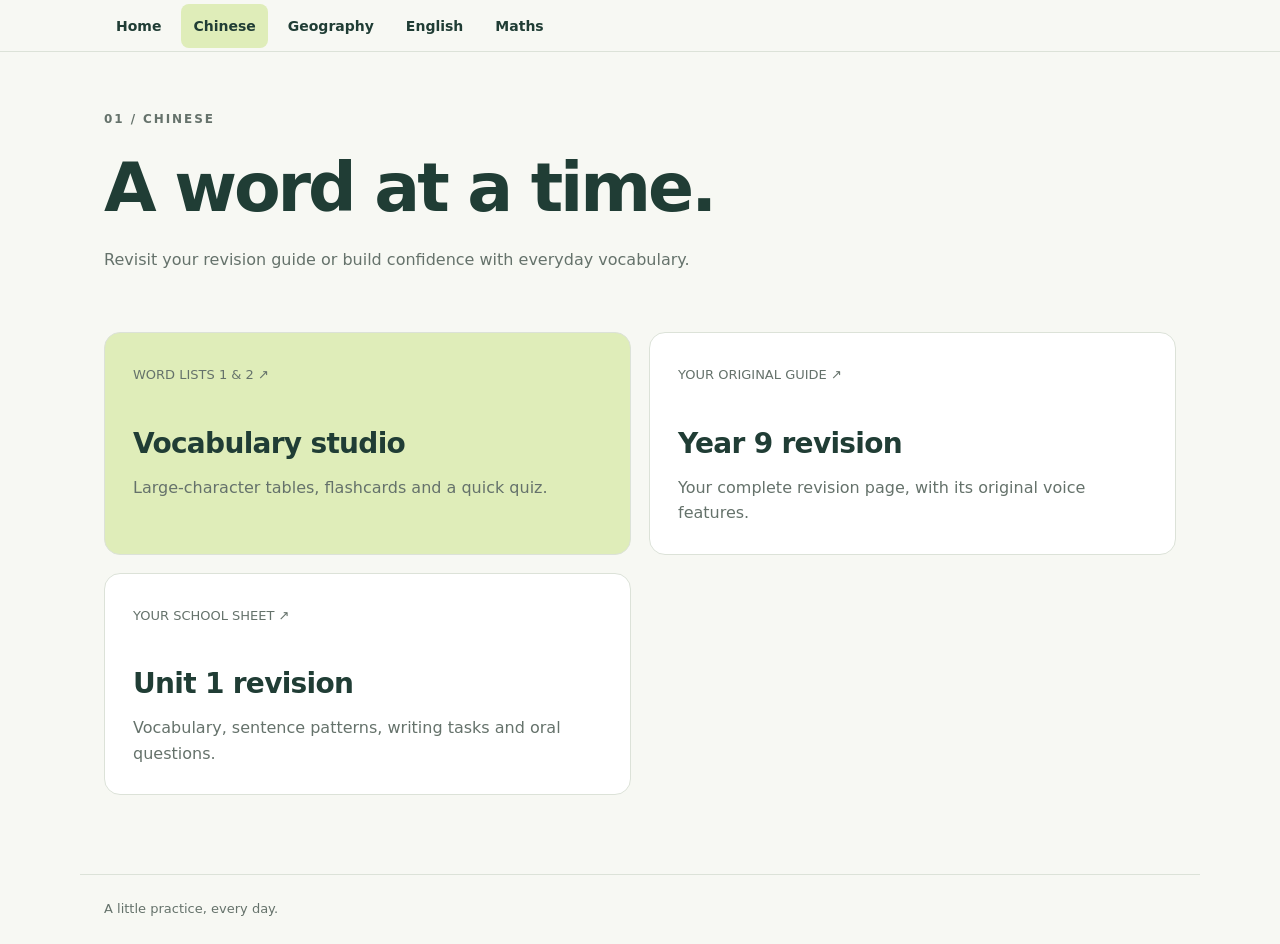
==== commit 57fde395: "Remove login-required request links from all pages Co-Authored-By: Devin AI <158243242+devin-ai-inte" ====
--- a/chinese/index.html
+++ b/chinese/index.html
@@ -8,4 +8,4 @@
     <a href="../maths/">Maths</a>
   </div>
 </nav>
-<main><div class="intro"><div class="eyebrow">01 / Chinese</div><h1>A word at a time.</h1><p class="muted">Revisit your revision guide or build confidence with everyday vocabulary.</p></div><div class="grid"><a class="tile green" href="words.html"><span class="number">WORD LISTS 1 & 2 ↗</span><h2>Vocabulary studio</h2><p>Large-character tables, flashcards and a quick quiz.</p></a><a class="tile" href="year9-revision.html"><span class="number">YOUR ORIGINAL GUIDE ↗</span><h2>Year 9 revision</h2><p>Your complete revision page, with its original voice features.</p></a><a class="tile" href="unit-1.html"><span class="number">YOUR SCHOOL SHEET ↗</span><h2>Unit 1 revision</h2><p>Vocabulary, sentence patterns, writing tasks and oral questions.</p></a></div></main><footer><span>A little practice, every day.</span><a href="https://app.devin.ai/sessions/fb256472ac1244b0b4cfd509e08ee824">Request changes</a></footer></body></html>
+<main><div class="intro"><div class="eyebrow">01 / Chinese</div><h1>A word at a time.</h1><p class="muted">Revisit your revision guide or build confidence with everyday vocabulary.</p></div><div class="grid"><a class="tile green" href="words.html"><span class="number">WORD LISTS 1 & 2 ↗</span><h2>Vocabulary studio</h2><p>Large-character tables, flashcards and a quick quiz.</p></a><a class="tile" href="year9-revision.html"><span class="number">YOUR ORIGINAL GUIDE ↗</span><h2>Year 9 revision</h2><p>Your complete revision page, with its original voice features.</p></a><a class="tile" href="unit-1.html"><span class="number">YOUR SCHOOL SHEET ↗</span><h2>Unit 1 revision</h2><p>Vocabulary, sentence patterns, writing tasks and oral questions.</p></a></div></main><footer><span>A little practice, every day.</span></footer></body></html>
--- a/assets/style.css
+++ b/assets/style.css
@@ -1,2 +1,3 @@
 :root{--ink:#203d35;--muted:#65726b;--paper:#f7f8f3;--line:#dce2d8;--accent:#dfedb9}*{box-sizing:border-box}body{margin:0;background:var(--paper);color:var(--ink);font:16px/1.6 system-ui,sans-serif}a{color:inherit}main,footer{max-width:1120px;margin:auto;padding:24px}.eyebrow{text-transform:uppercase;letter-spacing:.16em;font-size:12px;font-weight:700;color:var(--muted)}h1{font-size:clamp(38px,6vw,68px);letter-spacing:-.045em;line-height:1.08;font-weight:550;margin:22px 0}h2{font-weight:550;letter-spacing:-.025em;font-size:28px}p{max-width:670px}.intro{padding:34px 0 44px}.muted{color:var(--muted)}.grid{display:grid;grid-template-columns:repeat(2,1fr);gap:18px}.tile,.panel{background:white;border:1px solid var(--line);border-radius:16px;padding:28px}.tile{text-decoration:none;display:block;transition:transform .15s}.tile:hover{transform:translateY(-3px)}.tile h2{margin:35px 0 8px}.tile .number{font-size:13px;color:var(--muted)}.tile .arrow{float:right}.tile p{margin:0;color:var(--muted)}.green{background:var(--accent)}footer{margin-top:55px;border-top:1px solid var(--line);display:flex;justify-content:space-between;font-size:13px;color:var(--muted)}button,select,input{font:inherit;color:inherit;border:1px solid #b9c5b9;background:white;border-radius:8px;padding:10px 14px}button{cursor:pointer}button:hover,button[aria-pressed=true]{background:var(--accent)}button:disabled{opacity:.55;cursor:default}button:focus-visible,a:focus-visible,select:focus-visible{outline:3px solid #528b60;outline-offset:3px}.controls{display:flex;gap:12px;flex-wrap:wrap;margin:20px 0}.controls label{display:grid;gap:5px;font-size:13px}.tabs{display:flex;gap:8px;flex-wrap:wrap}.card{min-height:280px;width:100%;display:flex;flex-direction:column;align-items:center;justify-content:center;background:#fff;border-radius:16px;padding:30px}.hanzi{font-size:40px;line-height:1.5}.pinyin{font-size:20px;color:var(--muted)}.card .hanzi{font-size:56px}.card .english{font-size:30px}.badge{background:#edf1e7;border-radius:30px;padding:5px 12px;font-size:12px}.table-wrap{overflow-x:auto}table{width:100%;border-collapse:collapse;text-align:left}th,td{padding:14px;border-bottom:1px solid var(--line)}.notice{border-left:3px solid #9cb47a;padding:14px 20px;background:#eef2e8}section{margin:32px 0}.choices{display:grid;gap:10px;margin:20px 0}.status{min-height:26px;font-weight:600}textarea{width:100%;min-height:100px;font:inherit;border:1px solid var(--line);border-radius:8px;padding:10px}details{margin:15px 0}summary{cursor:pointer} .question{border-top:1px solid var(--line);padding:22px 0}[hidden]{display:none!important}@media(max-width:600px){.grid{grid-template-columns:1fr}main,footer{padding:20px}.intro{padding:20px 0 28px}.tile,.panel{padding:22px}.tile h2{margin-top:20px}footer{gap:20px}.controls label{width:100%}select{width:100%}.hanzi{font-size:40px}th,td{padding:10px}.card{min-height:260px}}
 .source{font-size:12px;overflow-wrap:anywhere}.note{margin:12px 0}.note>summary{font-size:19px;font-weight:600}.card{white-space:pre-wrap;overflow-wrap:anywhere}.essay-picker,#exam-picker{max-width:100%;white-space:normal}input[type=number]{width:90px}.question h4{font-size:18px}section{scroll-margin-top:20px}.controls a{padding:8px 0}li{margin-left:20px}.note p{white-space:pre-line}#subject>p{max-width:900px}
+.choices button.correct{background:#dfedb9;border-color:#528b60;opacity:1;font-weight:650}.choices button.correct::before{content:'✓ '}.choices button.wrong{background:#f6dede;border-color:#b55;opacity:1}.choices button.wrong::before{content:'✗ '}input[readonly]{background:#f2f4ef}
